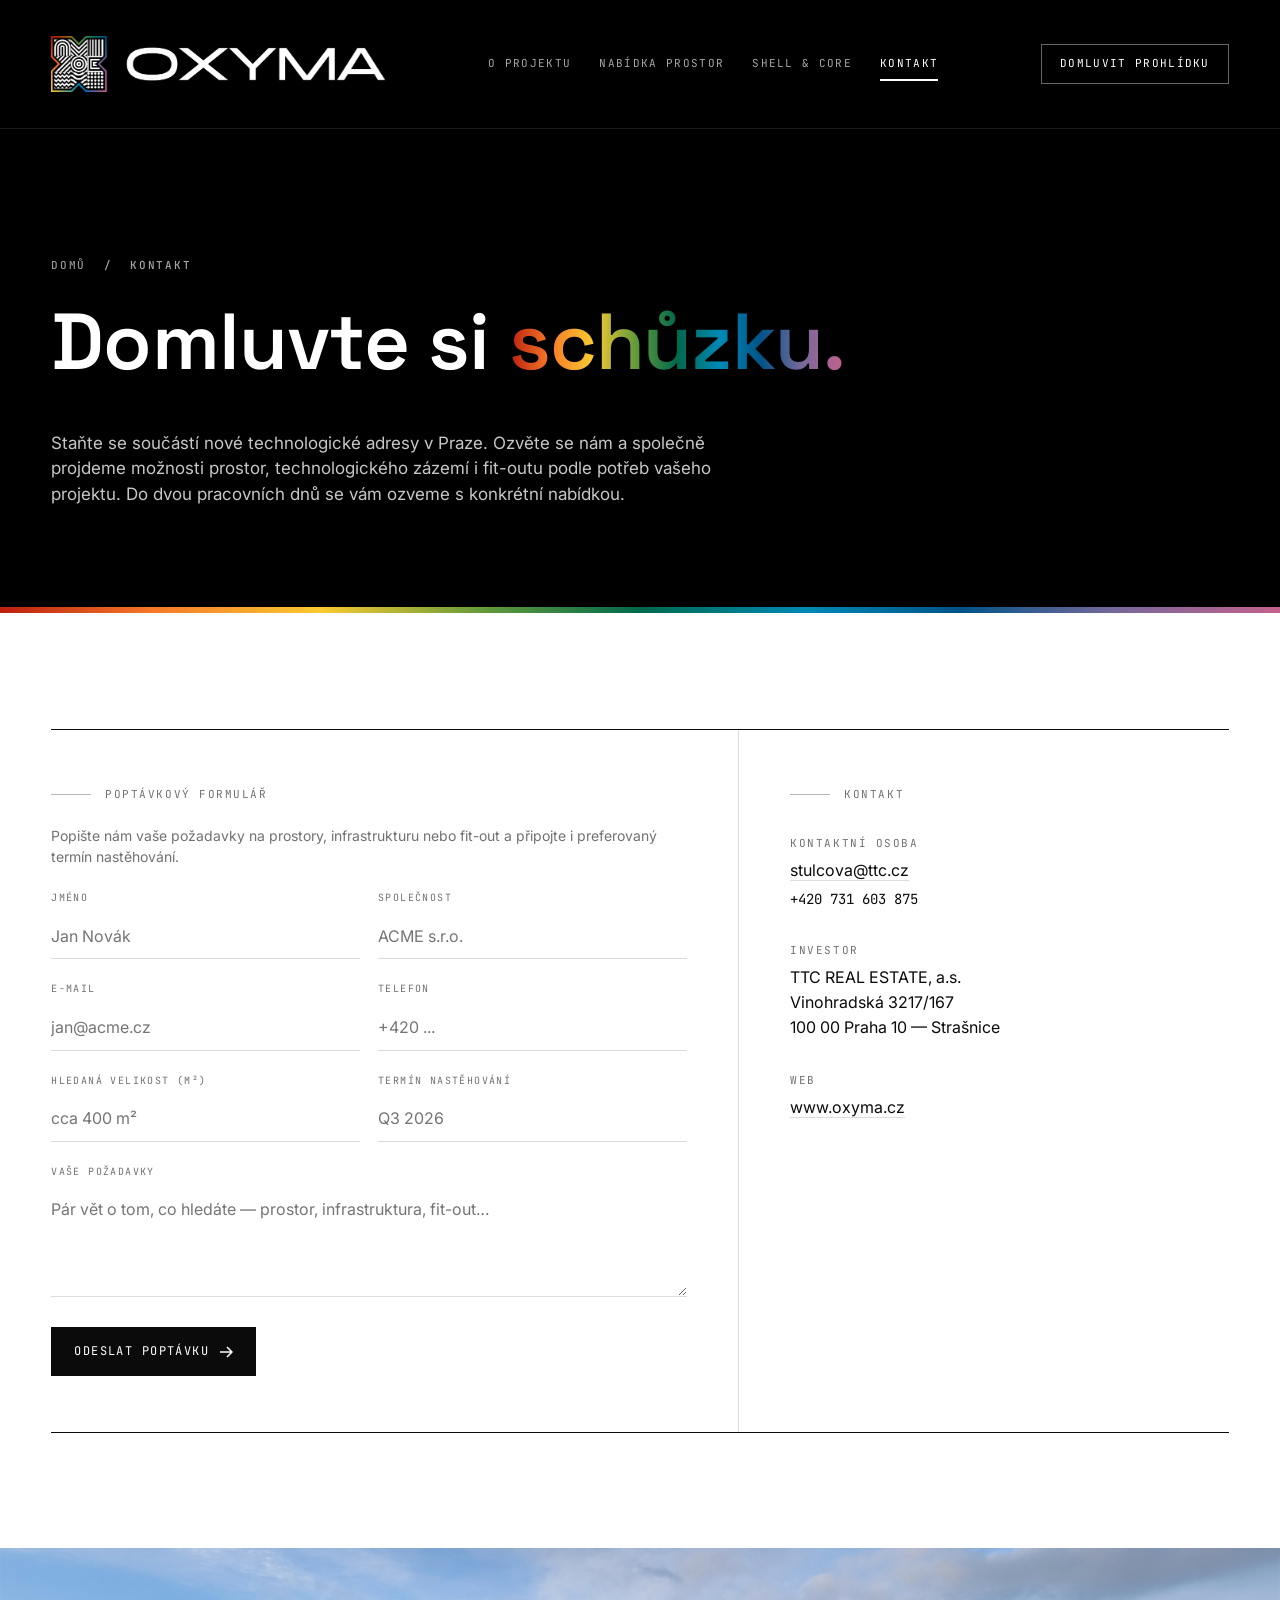
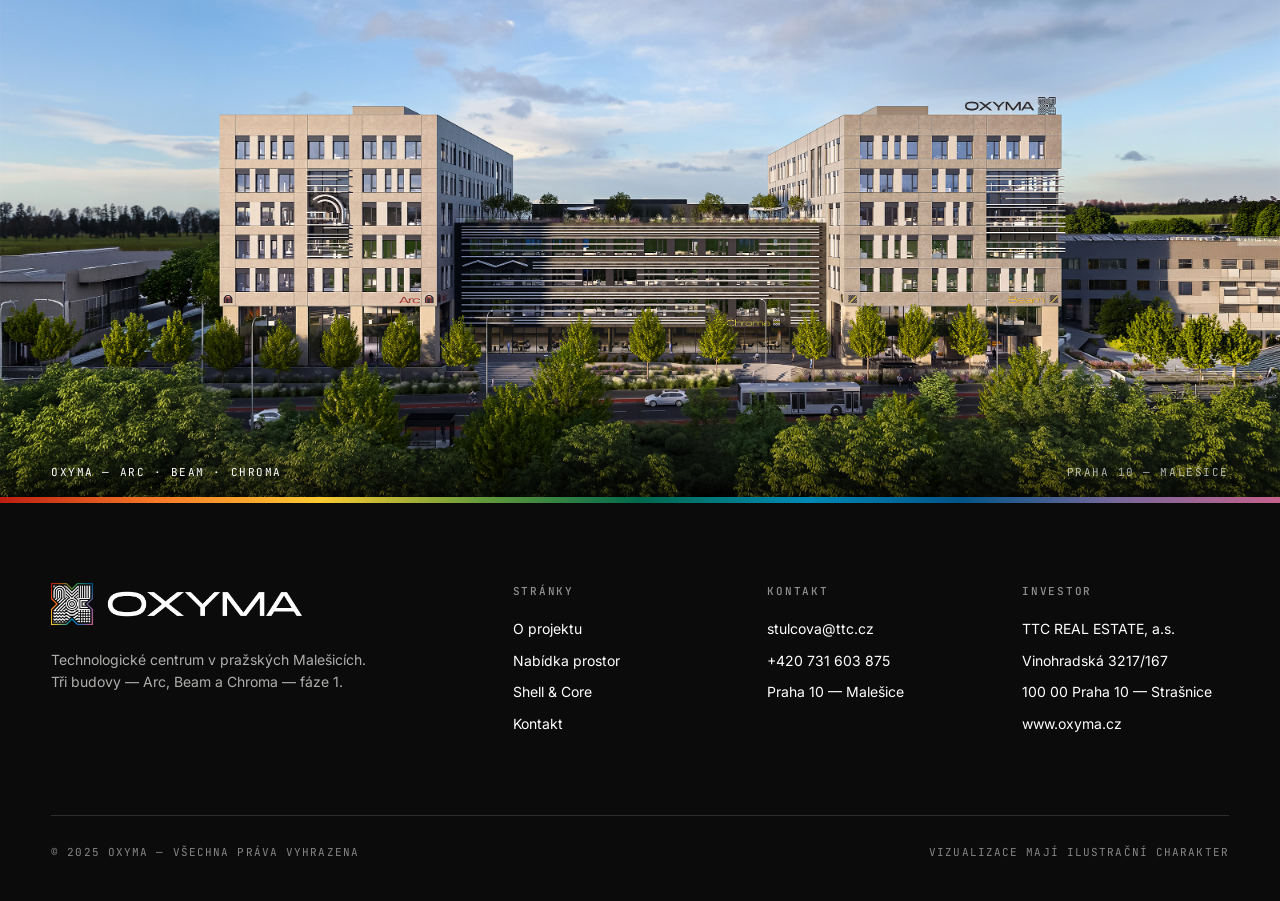
==== kontakt.html @ c32ec471 "Replace with new OXYMA design from Claude Design - New multi-page design exported from claude.ai/des" ====
<!DOCTYPE html>
<html lang="cs">
<head>
<meta charset="UTF-8" />
<meta name="viewport" content="width=device-width, initial-scale=1.0" />
<title>Kontakt — OXYMA</title>
<link rel="preconnect" href="https://fonts.googleapis.com" />
<link rel="preconnect" href="https://fonts.gstatic.com" crossorigin />
<link href="https://fonts.googleapis.com/css2?family=Saira+ExtraExpanded:wght@400;500;600;700&family=Space+Grotesk:wght@400;500;600;700&family=Inter:wght@400;500;600&family=JetBrains+Mono:wght@400;500&display=swap" rel="stylesheet" />
<link rel="stylesheet" href="css/styles.css" />
<style>
  .ct-grid { display: grid; gap: 0; grid-template-columns: 1fr; border-top: 1px solid var(--line); border-bottom: 1px solid var(--line); }
  @media (min-width: 900px) { .ct-grid { grid-template-columns: 1.4fr 1fr; } }
  .form { padding: clamp(32px, 5vw, 56px) clamp(24px, 4vw, 56px) clamp(32px, 5vw, 56px) 0; display: grid; gap: 22px; }
  @media (max-width: 899px) { .form { padding-right: 0; padding-bottom: 32px; border-bottom: 1px solid var(--line-soft); } }
  .form-row { display: grid; gap: 8px; }
  .form-row.two { grid-template-columns: 1fr 1fr; gap: 18px; }
  @media (max-width: 600px) { .form-row.two { grid-template-columns: 1fr; } }
  .form label { font-family: var(--font-mono); font-size: 10px; letter-spacing: 0.14em; text-transform: uppercase; color: var(--muted); }
  .form input, .form textarea { font: inherit; background: transparent; border: none; border-bottom: 1px solid var(--line-soft); padding: 10px 0; color: var(--ink); outline: none; font-size: 16px; font-family: var(--font-body); }
  .form input:focus, .form textarea:focus { border-bottom-color: var(--ink); }
  .form textarea { resize: vertical; min-height: 110px; }
  .info { padding: clamp(32px, 5vw, 56px) 0 clamp(32px, 5vw, 56px) clamp(24px, 4vw, 56px); display: grid; gap: 32px; align-content: start; border-left: 1px solid var(--line-soft); }
  @media (max-width: 899px) { .info { padding: 32px 0 0; border-left: none; } }
  .info .item { display: grid; gap: 6px; }
</style>
</head>
<body data-screen-label="Kontakt">
<script src="js/shared.js"></script>
<script>renderNav('contact');</script>

<header class="page-hero dark"><div class="shell" style="padding: clamp(80px, 10vw, 140px) var(--gutter) clamp(60px, 8vw, 100px);">
  <div class="eyebrow" style="margin-bottom: 28px;"><a href="index.html" style="opacity:.7;">Domů</a> &nbsp;/&nbsp; Kontakt</div>
  <h1 class="h-display">Domluvte si <em>schůzku.</em></h1>
  <p class="lead" style="margin-top: clamp(28px, 4vw, 48px); max-width: 64ch;">
    Staňte se součástí nové technologické adresy v Praze. Ozvěte se nám a společně projdeme možnosti prostor, technologického zázemí i fit-outu podle potřeb vašeho projektu. Do dvou pracovních dnů se vám ozveme s konkrétní nabídkou.
  </p>
</div></header>

<div class="spectrum-bar"></div>

<section>
  <div class="shell">
    <div class="ct-grid">
      <form class="form" onsubmit="event.preventDefault(); this.querySelector('.sent').style.display='inline-flex';">
        <div class="section-num" style="margin-bottom: 8px;">Poptávkový formulář</div>
        <p style="font-size: 14px; color: var(--muted); margin-top: -8px;">Popište nám vaše požadavky na prostory, infrastrukturu nebo fit-out a připojte i preferovaný termín nastěhování.</p>

        <div class="form-row two">
          <div class="form-row"><label for="ct-name">Jméno</label><input id="ct-name" type="text" required placeholder="Jan Novák" /></div>
          <div class="form-row"><label for="ct-co">Společnost</label><input id="ct-co" type="text" placeholder="ACME s.r.o." /></div>
        </div>
        <div class="form-row two">
          <div class="form-row"><label for="ct-email">E-mail</label><input id="ct-email" type="email" required placeholder="jan@acme.cz" /></div>
          <div class="form-row"><label for="ct-phone">Telefon</label><input id="ct-phone" type="tel" placeholder="+420 ..." /></div>
        </div>
        <div class="form-row two">
          <div class="form-row"><label for="ct-size">Hledaná velikost (m²)</label><input id="ct-size" type="text" placeholder="cca 400 m²" /></div>
          <div class="form-row"><label for="ct-when">Termín nastěhování</label><input id="ct-when" type="text" placeholder="Q3 2026" /></div>
        </div>
        <div class="form-row">
          <label for="ct-msg">Vaše požadavky</label>
          <textarea id="ct-msg" placeholder="Pár vět o tom, co hledáte — prostor, infrastruktura, fit-out…"></textarea>
        </div>

        <div style="display:flex; gap: 14px; flex-wrap: wrap; padding-top: 8px; align-items: center;">
          <button type="submit" class="btn">Odeslat poptávku<svg class="arrow" viewBox="0 0 14 14" fill="none" stroke="currentColor" stroke-width="1.5"><path d="M1 7h12M8 2l5 5-5 5"/></svg></button>
          <span class="sent" style="display:none; align-items:center; gap:10px; font-family: var(--font-mono); font-size: 11px; letter-spacing: .12em; text-transform: uppercase; color: var(--c4);">
            <svg width="14" height="14" viewBox="0 0 14 14" fill="none" stroke="currentColor" stroke-width="2"><path d="M2 7l3 3 7-7"/></svg>
            Odesláno — ozveme se do 2 dní
          </span>
        </div>
      </form>

      <aside class="info">
        <div class="section-num">Kontakt</div>

        <div class="item">
          <div class="label" style="color: var(--muted);">Kontaktní osoba</div>
          <p><a href="mailto:stulcova@ttc.cz" style="border-bottom: 1px solid var(--line-soft);">stulcova@ttc.cz</a></p>
          <p style="font-family: var(--font-mono); font-size: 14px;">+420 731 603 875</p>
        </div>

        <div class="item">
          <div class="label" style="color: var(--muted);">Investor</div>
          <p>TTC REAL ESTATE, a.s.<br/>Vinohradská 3217/167<br/>100 00 Praha 10 — Strašnice</p>
        </div>

        <div class="item">
          <div class="label" style="color: var(--muted);">Web</div>
          <p><a href="https://www.oxyma.cz" style="border-bottom: 1px solid var(--line-soft);">www.oxyma.cz</a></p>
        </div>
      </aside>
    </div>
  </div>
</section>

<section class="scene">
  <figure>
    <img src="assets/oxyma-abc.jpg" alt="OXYMA — Arc, Beam, Chroma" loading="lazy" style="aspect-ratio: 21/9; object-fit: cover;" />
    <figcaption><span>OXYMA — Arc · Beam · Chroma</span><span class="dim">Praha 10 — Malešice</span></figcaption>
  </figure>
</section>

<script>renderFooter(); initTweaks({ theme: 'light', accent: 'red' });</script>
</body>
</html>
---- css/styles.css ----
/* ============ OXYMA DESIGN SYSTEM ============ */
:root {
  --ink: #0B0B0C;
  --ink-2: #1A1A1C;
  --ink-3: #2A2A2E;
  --paper: #FFFFFF;
  --paper-2: #F4F4F5;
  --paper-3: #E8E8EA;
  --line: #0B0B0C;
  --line-soft: rgba(11, 11, 12, 0.14);
  --muted: rgba(11, 11, 12, 0.58);

  /* Spectrum accents from OXYMA brand manual (RAL palette) */
  --c1: #BB1E10;  /* RAL 3020 traffic red */
  --c2: #F67828;  /* RAL 2003 pastel orange */
  --c3: #FACA31;  /* RAL 1018 zinc yellow */
  --c4: #61993B;  /* RAL 6018 yellow green */
  --c5: #00694C;  /* RAL 6016 turquoise green */
  --c6: #0089B6;  /* RAL 5012 light blue */
  --c7: #005387;  /* RAL 5005 signal blue */
  --c8: #76689A;  /* RAL 4005 blue lilac */
  --c9: #C5618C;  /* RAL 4003 heather violet */

  --accent: var(--c1);

  --spectrum: linear-gradient(90deg,
    var(--c1) 0%, var(--c2) 12%, var(--c3) 25%,
    var(--c4) 38%, var(--c5) 50%, var(--c6) 63%,
    var(--c7) 75%, var(--c8) 87%, var(--c9) 100%);

  /* Headings: Saira ExtraExpanded (modern futuristic extended). Body: Inter. */
  --font-display: 'Saira ExtraExpanded', 'Space Grotesk', 'Helvetica Neue', Arial, sans-serif;
  --font-sub: 'Space Grotesk', 'Helvetica Neue', Arial, sans-serif;
  --font-body: 'Inter', 'Helvetica Neue', Arial, sans-serif;
  --font-mono: 'JetBrains Mono', ui-monospace, monospace;

  --maxw: 1440px;
  --gutter: clamp(20px, 4vw, 56px);
}

[data-theme="dark"] {
  --ink: #FFFFFF;
  --ink-2: #E4E2DB;
  --ink-3: #AAA9A3;
  --paper: #0B0B0C;
  --paper-2: #141416;
  --paper-3: #1D1D20;
  --line: #FFFFFF;
  --line-soft: rgba(255,255,255, 0.16);
  --muted: rgba(255,255,255, 0.62);
}

* { box-sizing: border-box; }
html, body { margin: 0; padding: 0; }
body {
  font-family: var(--font-body);
  background: var(--paper);
  color: var(--ink);
  font-size: 16px;
  line-height: 1.55;
  -webkit-font-smoothing: antialiased;
  text-rendering: optimizeLegibility;
}

a { color: inherit; text-decoration: none; }
img { max-width: 100%; display: block; }
button { font: inherit; cursor: pointer; }

/* Typography scale */
.eyebrow {
  font-family: var(--font-mono);
  font-size: 11px;
  letter-spacing: 0.16em;
  text-transform: uppercase;
  color: var(--muted);
  font-weight: 500;
}
.label {
  font-family: var(--font-mono);
  font-size: 11px;
  letter-spacing: 0.14em;
  text-transform: uppercase;
}
.h-display {
  font-family: var(--font-display);
  font-size: clamp(38px, 6.2vw, 100px);
  line-height: 1.02;
  letter-spacing: -0.01em;
  font-weight: 600;
  margin: 0;
  text-wrap: balance;
}
.h-display em, .h-1 em, .h-2 em {
  font-style: normal;
  font-weight: 600;
  background: var(--spectrum);
  -webkit-background-clip: text;
  background-clip: text;
  color: transparent;
}
.h-1 {
  font-family: var(--font-display);
  font-size: clamp(30px, 4.4vw, 64px);
  line-height: 1.04;
  letter-spacing: -0.008em;
  font-weight: 600;
  margin: 0;
  text-wrap: balance;
}
.h-2 {
  font-family: var(--font-sub);
  font-size: clamp(28px, 3.6vw, 52px);
  line-height: 1.06;
  letter-spacing: -0.022em;
  font-weight: 600;
  margin: 0;
  text-wrap: balance;
}
.h-3 {
  font-family: var(--font-sub);
  font-size: clamp(20px, 1.8vw, 26px);
  line-height: 1.18;
  letter-spacing: -0.012em;
  font-weight: 600;
  margin: 0;
}
p { margin: 0; text-wrap: pretty; }
.lead { font-size: clamp(17px, 1.3vw, 20px); line-height: 1.5; max-width: 62ch; }

/* ============ LAYOUT ============ */
.shell { max-width: var(--maxw); margin: 0 auto; padding: 0 var(--gutter); }
section { padding: clamp(72px, 9vw, 130px) 0; }
.section-head {
  display: grid;
  grid-template-columns: 1fr;
  gap: 16px;
  margin-bottom: clamp(40px, 6vw, 72px);
}
@media (min-width: 900px) {
  .section-head { grid-template-columns: 1fr 2fr; gap: 60px; align-items: end; }
}
.section-num {
  font-family: var(--font-mono);
  font-size: 11px;
  letter-spacing: 0.14em;
  text-transform: uppercase;
  color: var(--muted);
  display: flex;
  gap: 14px;
  align-items: center;
}
.section-num::before {
  content: ''; width: 40px; height: 1px; background: currentColor; opacity: .5;
}

/* Dark sections — paper inverts to ink */
.dark, section.dark, .invert {
  background: #000;
  color: #fff;
}
.dark a { color: inherit; }
.dark .section-num,
.invert .section-num { color: rgba(255,255,255,0.55); }
.dark .lead, .invert .lead { color: rgba(255,255,255,0.78); }
.dark em, .invert em {
  background: var(--spectrum);
  -webkit-background-clip: text; background-clip: text;
  color: transparent;
}

/* Page hero (subpages): full-bleed black with comfy padding */
.page-hero {
  background: #000;
  color: #fff;
}
.page-hero .eyebrow { color: rgba(255,255,255,0.65); }
.page-hero .eyebrow a { color: rgba(255,255,255,0.85); }

/* hero-airy on dark — adjust inverted accents */
.hero-airy.dark .eyebrow { color: rgba(255,255,255,0.7); }
.hero-airy.dark .hero-meta-tags { color: rgba(255,255,255,0.7); }
.hero-airy.dark .hero-meta-tags span::before { background: #fff; opacity: .5; }
.hero-airy.dark .hero-stats-col { border-color: rgba(255,255,255,0.16); }
.hero-airy.dark .stat-row { border-color: rgba(255,255,255,0.12); }
.hero-airy.dark .stat-row .stat-k { color: rgba(255,255,255,0.6); }
.hero-airy.dark .tech-ticker { border-color: rgba(255,255,255,0.16); color: rgba(255,255,255,0.7); }
.hero-airy.dark .tech-ticker-track > span::after { background: #fff; opacity: .4; }
.hero-airy.dark .btn { background: #fff; color: #000; border-color: #fff; }
.hero-airy.dark .btn:hover { box-shadow: 4px 4px 0 #fff; }
.hero-airy.dark .btn.ghost { background: transparent; color: #fff; border-color: #fff; }
.hero-airy.dark .btn.ghost:hover { background: #fff; color: #000; }
.hero-airy.dark .hero-lead { color: rgba(255,255,255,0.85); }
.hero-airy.dark .hero-lead strong { color: #fff; }
.hero-airy.dark .photo-bracket { border-color: rgba(255,255,255,0.7) !important; }

/* ============ HERO (airy / typographic / cinematic photo) ============ */
.hero-airy { padding-top: clamp(40px, 6vw, 88px); padding-bottom: 0; }
.hero-meta-row {
  display: flex; justify-content: space-between; align-items: center;
  flex-wrap: wrap; gap: 16px;
  padding-bottom: clamp(56px, 9vw, 120px);
}
.hero-meta-row .eyebrow { display: flex; align-items: center; gap: 12px; }
.hero-meta-tags {
  display: flex; gap: clamp(18px, 2.6vw, 36px);
  font-family: var(--font-mono);
  font-size: 11px; letter-spacing: 0.16em; text-transform: uppercase;
  color: var(--muted);
}
.hero-meta-tags span { display: inline-flex; align-items: center; gap: 8px; }
.hero-meta-tags span::before {
  content: ''; width: 4px; height: 4px; background: var(--ink); opacity: .5;
}
.hero-title {
  font-family: var(--font-display);
  font-size: clamp(37px, 7.65vw, 129px);
  font-weight: 600;
  line-height: 0.98;
  letter-spacing: -0.035em;
  max-width: 18ch;
  margin: 0 0 clamp(48px, 7vw, 96px);
  padding-bottom: clamp(56px, 8vw, 112px);
}
.hero-title em {
  font-style: normal; font-weight: 600;
  background: var(--spectrum);
  -webkit-background-clip: text; background-clip: text;
  color: transparent;
}
  line-height: 0.94;
  letter-spacing: -0.025em;
  font-weight: 600;
  margin: 0;
  text-wrap: balance;
  padding-bottom: clamp(56px, 8vw, 112px);
}
.hero-title em {
  font-style: italic; font-weight: 400;
  background: var(--spectrum);
  -webkit-background-clip: text; background-clip: text;
  color: transparent;
}

.hero-photo { position: relative; margin: 0; width: 100%; overflow: hidden; }
.hero-photo img { width: 100%; height: auto; display: block; }
/* scenic full-bleed strip (section divider) — cinematic crop */
.hero-photo.scenic-strip { height: clamp(280px, 46vw, 560px); }
.hero-photo.scenic-strip img { width: 100%; height: 100%; object-fit: cover; }
.hero-photo .photo-caption {
  position: absolute; left: clamp(20px, 4vw, 56px); bottom: clamp(20px, 3vw, 36px);
  font-family: var(--font-mono); font-size: 10px;
  letter-spacing: 0.2em; text-transform: uppercase;
  color: rgba(255,255,255,0.92);
  display: flex; gap: 14px; align-items: center;
}
.hero-photo .photo-caption::before {
  content: ''; width: 28px; height: 1px; background: rgba(255,255,255,0.7);
}
.hero-photo .photo-coords {
  position: absolute; right: clamp(20px, 4vw, 56px); top: clamp(20px, 3vw, 36px);
  font-family: var(--font-mono); font-size: 10px;
  letter-spacing: 0.2em; text-transform: uppercase;
  color: rgba(255,255,255,0.92);
  text-align: right; line-height: 1.5;
}
.photo-bracket { position: absolute; width: 22px; height: 22px; pointer-events: none; }
.photo-bracket.tl { top: 14px; left: 14px; border-top: 1px solid rgba(255,255,255,.7); border-left: 1px solid rgba(255,255,255,.7); }
.photo-bracket.tr { top: 14px; right: 14px; border-top: 1px solid rgba(255,255,255,.7); border-right: 1px solid rgba(255,255,255,.7); }
.photo-bracket.bl { bottom: 14px; left: 14px; border-bottom: 1px solid rgba(255,255,255,.7); border-left: 1px solid rgba(255,255,255,.7); }
.photo-bracket.br { bottom: 14px; right: 14px; border-bottom: 1px solid rgba(255,255,255,.7); border-right: 1px solid rgba(255,255,255,.7); }

.hero-foot {
  display: grid; grid-template-columns: 1fr;
  gap: clamp(40px, 6vw, 80px);
  padding-top: clamp(56px, 8vw, 112px);
  padding-bottom: clamp(72px, 9vw, 130px);
}
@media (min-width: 900px) {
  .hero-foot { grid-template-columns: 1.3fr 1fr; align-items: start; gap: clamp(48px, 7vw, 120px); }
}
.hero-lead { font-size: clamp(20px, 1.7vw, 28px); line-height: 1.4; max-width: 30ch; margin-bottom: clamp(32px, 4vw, 48px); font-weight: 400; }
.hero-lead strong { font-weight: 600; }
.cta-row { display: flex; flex-wrap: wrap; gap: 14px; }

.hero-stats-col { display: flex; flex-direction: column; border-top: 1px solid var(--line-soft); }
.stat-row {
  display: flex; justify-content: space-between; align-items: baseline;
  padding: clamp(16px, 2vw, 22px) 0;
  border-bottom: 1px solid var(--line-soft);
  gap: 24px;
}
.stat-row .stat-k {
  font-family: var(--font-mono); font-size: 11px;
  letter-spacing: 0.16em; text-transform: uppercase; color: var(--muted);
}
.stat-row .stat-v {
  font-family: var(--font-display);
  font-size: clamp(22px, 2.4vw, 34px);
  font-weight: 600; letter-spacing: -0.012em;
}

/* thin tech ticker (replaces marquee under hero) */
.tech-ticker {
  border-top: 1px solid var(--line-soft);
  border-bottom: 1px solid var(--line-soft);
  font-family: var(--font-mono);
  font-size: 11px; letter-spacing: 0.18em; text-transform: uppercase;
  padding: 14px 0;
  color: var(--muted);
  overflow: hidden;
}
.tech-ticker-track {
  display: flex; gap: 48px; white-space: nowrap;
  animation: tickerScroll 60s linear infinite;
}
.tech-ticker-track > span { display: inline-flex; align-items: center; gap: 14px; }
.tech-ticker-track > span::after { content: ''; width: 5px; height: 5px; background: var(--ink); opacity: .4; border-radius: 50%; }
@keyframes tickerScroll { from { transform: translateX(0); } to { transform: translateX(-50%); } }

.dark .section-num,
.invert .section-num { color: rgba(255,255,255,0.6); }
.dark .lead, .invert .lead { color: rgba(255,255,255,0.78); }

/* ============ NAV ============ */
.nav {
  position: sticky; top: 0; z-index: 50;
  background: #000;
  color: #fff;
  border-bottom: 1px solid rgba(255,255,255,0.10);
}
.nav .brand { color: #fff; }
.nav .brand-logo-light { display: none !important; }
.nav .brand-logo-dark { display: block !important; }
.nav .nav-links a { color: #fff; }
.nav .nav-links a[aria-current="page"]::after { background: #fff; }
.nav .nav-cta {
  border: 1px solid rgba(255,255,255,0.4);
  background: transparent;
  color: #fff;
}
.nav .nav-cta:hover { background: #fff; color: #000; border-color: #fff; }
.nav-inner {
  max-width: var(--maxw);
  margin: 0 auto;
  padding: 36px var(--gutter);
  transition: padding 220ms ease;
  display: flex;
  align-items: center;
  justify-content: space-between;
  gap: 24px;
}
.brand {
  display: flex; align-items: center; gap: 12px;
  color: var(--ink);
  text-decoration: none;
}
.brand-logo {
  height: 56px; width: auto; display: block;
  transition: height 220ms ease;
}
.nav--scrolled .brand-logo { height: 32px; }
.nav--scrolled .nav-inner { padding-top: 16px; padding-bottom: 16px; }
[data-theme="dark"] .brand-logo-light { display: none; }
:root:not([data-theme="dark"]) .brand-logo-dark,
.brand-logo-dark { display: none; }
[data-theme="dark"] .brand-logo-dark { display: block; }
.brand-mark { width: 38px; height: 38px; flex: none; display: grid; place-items: center; }
.brand-mark svg { width: 100%; height: 100%; display: block; }
.nav-links {
  display: none;
  gap: 28px;
  font-family: var(--font-mono);
  font-size: 11px;
  letter-spacing: 0.12em;
  text-transform: uppercase;
}
@media (min-width: 900px) { .nav-links { display: flex; } }
.nav-links a {
  position: relative; padding: 6px 0;
  color: var(--ink);
  opacity: 0.65;
  transition: opacity .2s;
}
.nav-links a:hover, .nav-links a[aria-current="page"] { opacity: 1; }
.nav-links a[aria-current="page"]::after {
  content: ''; position: absolute; left: 0; right: 0; bottom: -2px; height: 2px;
  background: var(--ink);
}
.nav-cta {
  font-family: var(--font-mono);
  font-size: 11px;
  letter-spacing: 0.12em;
  text-transform: uppercase;
  padding: 10px 18px;
  border: 1px solid var(--line);
  background: transparent;
  color: var(--ink);
  transition: all .2s;
}
.nav-cta:hover { background: var(--ink); color: var(--paper); }

/* ============ BUTTONS ============ */
.btn {
  display: inline-flex; align-items: center; gap: 10px;
  padding: 14px 22px;
  font-family: var(--font-mono);
  font-size: 12px;
  letter-spacing: 0.12em;
  text-transform: uppercase;
  border: 1px solid var(--line);
  background: var(--ink);
  color: var(--paper);
  transition: all .2s ease;
  cursor: pointer;
}
.btn:hover { transform: translate(-2px, -2px); box-shadow: 4px 4px 0 var(--ink); }
.btn.ghost { background: transparent; color: var(--ink); }
.btn.ghost:hover { background: var(--ink); color: var(--paper); box-shadow: none; transform: none; }
.dark .btn, .invert .btn { background: var(--paper); color: var(--ink); border-color: var(--paper); }
.dark .btn:hover, .invert .btn:hover { box-shadow: 4px 4px 0 var(--paper); }
.dark .btn.ghost, .invert .btn.ghost { background: transparent; color: var(--paper); border-color: var(--paper); }
.dark .btn.ghost:hover, .invert .btn.ghost:hover { background: var(--paper); color: var(--ink); }
.btn .arrow { width: 14px; height: 14px; transition: transform .2s; }
.btn:hover .arrow { transform: translateX(3px); }

/* ============ PATTERNS ============ */
.pattern-strip {
  height: var(--pattern-h, 56px);
  background-repeat: repeat-x;
  background-size: auto 100%;
  opacity: var(--pattern-intensity, 0.85);
}
.pattern-img {
  width: 100%;
  display: block;
  background: var(--ink);
}

/* ============ FULL-BLEED SCENE ============ */
.scene { padding: 0; }
.scene figure {
  margin: 0; position: relative; width: 100%;
  overflow: hidden; background: var(--paper-2);
}
.scene figure img {
  width: 100%; height: 100%; object-fit: cover; display: block;
  filter: contrast(1.02);
}
.scene figcaption {
  position: absolute; left: 0; right: 0; bottom: 0;
  padding: 16px max(24px, 4vw);
  display: flex; justify-content: space-between; gap: 16px;
  color: #fff;
  background: linear-gradient(180deg, rgba(0,0,0,0) 0%, rgba(0,0,0,0.55) 100%);
  font-family: var(--font-mono); font-size: 11px;
  letter-spacing: 0.14em; text-transform: uppercase;
}
.scene figcaption .dim { opacity: 0.65; }

/* ============ TABLE ============ */
.spec-row {
  display: grid;
  grid-template-columns: 1fr;
  gap: 8px;
  padding: 18px 0;
  border-top: 1px solid var(--line-soft);
}
@media (min-width: 700px) {
  .spec-row { grid-template-columns: 180px 1fr auto; gap: 32px; align-items: baseline; }
}
.spec-row:last-child { border-bottom: 1px solid var(--line-soft); }
.spec-k {
  font-family: var(--font-mono);
  font-size: 11px;
  letter-spacing: 0.12em;
  text-transform: uppercase;
  color: var(--muted);
}
.spec-v { font-size: 16px; }

/* ============ CARDS ============ */
.card {
  border: 1px solid var(--line-soft);
  padding: 28px;
  background: var(--paper);
  transition: border-color .2s;
}
.card:hover { border-color: var(--line); }

/* ============ FOOTER ============ */
.footer {
  background: var(--ink);
  color: var(--paper);
  padding: 80px 0 40px;
  margin-top: 0;
}
.footer-grid {
  display: grid;
  gap: 48px;
  grid-template-columns: 1fr;
}
@media (min-width: 900px) {
  .footer-grid { grid-template-columns: 2fr 1fr 1fr 1fr; }
}
.footer h4 {
  font-family: var(--font-mono);
  font-size: 11px;
  letter-spacing: 0.16em;
  text-transform: uppercase;
  color: rgba(255,255,255,0.55);
  margin: 0 0 18px;
  font-weight: 500;
}
.footer ul { list-style: none; padding: 0; margin: 0; display: grid; gap: 10px; font-size: 14px; }
.footer a:hover { opacity: 0.7; }
.footer-bottom {
  margin-top: 80px;
  padding-top: 28px;
  border-top: 1px solid rgba(255,255,255,0.14);
  display: flex; justify-content: space-between; gap: 20px; flex-wrap: wrap;
  font-family: var(--font-mono); font-size: 11px;
  letter-spacing: 0.1em; text-transform: uppercase;
  color: rgba(255,255,255,0.5);
}
.footer .brand { color: var(--paper); }

/* ============ TWEAKS PANEL ============ */
.tweaks-panel {
  position: fixed;
  right: 20px;
  bottom: 20px;
  width: 280px;
  background: var(--paper);
  color: var(--ink);
  border: 1px solid var(--line);
  padding: 20px;
  z-index: 100;
  box-shadow: 6px 6px 0 var(--ink);
  display: none;
  font-family: var(--font-mono);
  font-size: 11px;
}
.tweaks-panel.open { display: block; }
.tweaks-panel h5 {
  margin: 0 0 16px;
  font-size: 11px;
  letter-spacing: 0.14em;
  text-transform: uppercase;
}
.tweak-row { display: flex; flex-direction: column; gap: 8px; margin-bottom: 16px; }
.tweak-row label { opacity: 0.65; font-size: 10px; letter-spacing: 0.1em; text-transform: uppercase; }
.tweak-row .seg { display: flex; border: 1px solid var(--line); }
.tweak-row .seg button {
  flex: 1; padding: 8px; background: transparent; color: var(--ink); border: none;
  font: inherit; text-transform: uppercase; letter-spacing: 0.08em; font-size: 10px;
}
.tweak-row .seg button[aria-pressed="true"] { background: var(--ink); color: var(--paper); }

::selection { background: var(--ink); color: var(--paper); }

/* Spectrum bar (decorative) */
.spectrum-bar {
  height: 6px; width: 100%; background: var(--spectrum);
}
.spectrum-bar.thin { height: 3px; }

/* ============ HOMEPAGE HUB ============ */
.hero-stats {
  display: grid;
  grid-template-columns: repeat(2, 1fr);
  gap: 0;
  margin-top: clamp(40px, 6vw, 72px);
  border-top: 1px solid var(--line);
}
@media (min-width: 800px) { .hero-stats { grid-template-columns: repeat(4, 1fr); } }
.stat {
  display: grid; gap: 8px;
  padding: 28px 24px 28px 0;
  border-right: 1px solid var(--line-soft);
}
.stat:last-child { border-right: none; }
.stat-k {
  font-family: var(--font-mono);
  font-size: 10px;
  letter-spacing: 0.16em;
  text-transform: uppercase;
  color: var(--muted);
}
.stat-v {
  font-family: var(--font-display);
  font-size: clamp(20px, 2.2vw, 30px);
  letter-spacing: -0.01em;
  font-weight: 600;
  line-height: 1.05;
}

.marquee {
  border-top: 1px solid var(--line-soft);
  border-bottom: 1px solid var(--line-soft);
  overflow: hidden;
  background: var(--paper-2);
}
.marquee-track {
  display: flex; gap: 48px;
  white-space: nowrap;
  font-family: var(--font-mono);
  font-size: 12px; letter-spacing: 0.18em; text-transform: uppercase;
  padding: 18px 0;
  animation: marq 36s linear infinite;
}
.marquee-track > span { display: inline-flex; align-items: center; gap: 28px; padding-right: 48px; }
.marquee .dot {
  width: 8px; height: 8px; border-radius: 50%;
  background: var(--accent); display: inline-block;
}
@keyframes marq { from { transform: translateX(0); } to { transform: translateX(-50%); } }

.intro {
  display: grid;
  grid-template-columns: 1fr;
  gap: 40px;
}
@media (min-width: 900px) {
  .intro { grid-template-columns: 1fr 2fr; gap: 80px; align-items: start; }
}
.intro-sticky { position: sticky; top: 100px; }
.intro-body { display: grid; gap: 22px; font-size: clamp(18px, 1.4vw, 22px); line-height: 1.5; max-width: 60ch; }

/* TEASER CARDS */
.teaser-section { padding: clamp(80px, 11vw, 160px) 0; }
.teaser-section + .teaser-section { padding-top: 0; }

/* "Pro koho je OXYMA" rows inside section 03 teaser-copy */
.audience-list { display: grid; gap: 0; margin: 12px 0 8px; }
.audience-row {
  display: grid; grid-template-columns: 56px 1fr;
  gap: 22px; align-items: start;
  padding: 22px 0;
  border-top: 1px solid var(--line-soft);
}
.audience-row:last-child { border-bottom: 1px solid var(--line-soft); }
.audience-tag {
  font-family: var(--font-mono);
  font-size: 11px; letter-spacing: 0.16em;
  text-transform: uppercase;
  color: var(--ink); font-weight: 500;
  display: inline-flex; align-items: center; justify-content: center;
  width: 44px; height: 44px;
  border: 1px solid var(--line-soft);
}
.audience-name {
  font-family: var(--font-display);
  font-size: clamp(18px, 1.5vw, 22px);
  font-weight: 600; letter-spacing: -0.005em;
  line-height: 1.15;
  margin-bottom: 6px;
}
.audience-row p { font-size: 14px; line-height: 1.55; color: var(--muted); }

.teaser {
  display: grid;
  grid-template-columns: 1fr;
  gap: clamp(24px, 4vw, 56px);
  border-top: 1px solid var(--line);
  border-bottom: 1px solid var(--line);
  min-height: 540px;
}
@media (min-width: 900px) {
  .teaser { grid-template-columns: 1fr 1fr; }
  .teaser.alt { grid-template-columns: 1fr 1fr; }
  .teaser.alt .teaser-media { order: -1; }
}
.teaser-copy {
  padding: clamp(48px, 6vw, 96px) clamp(8px, 2vw, 32px);
  display: grid;
  align-content: center;
  gap: 18px;
  position: relative;
}
.teaser-copy h2 {
  font-family: var(--font-display);
  font-size: clamp(30px, 3.8vw, 56px);
  line-height: 1.04;
  letter-spacing: -0.01em;
  font-weight: 600;
  margin: 0;
}
.teaser-copy h2 em {
  font-style: normal;
  font-weight: 600;
  background: var(--spectrum);
  -webkit-background-clip: text;
  background-clip: text;
  color: transparent;
}
.teaser-num-large {
  position: absolute;
  top: 24px; right: 28px;
  font-family: var(--font-mono);
  font-size: clamp(80px, 12vw, 180px);
  line-height: 1;
  font-weight: 400;
  color: transparent;
  -webkit-text-stroke: 1px var(--line-soft);
  pointer-events: none;
  user-select: none;
}
.teaser-list {
  list-style: none; padding: 0; margin: 16px 0 0;
  display: grid; gap: 16px;
}
.teaser-list li {
  font-size: 15px;
  padding-left: 44px;
  padding-top: 4px; padding-bottom: 4px;
  position: relative;
  color: var(--muted);
}
.teaser-list li::before {
  content: attr(data-n);
  position: absolute; left: 0; top: 1px;
  font-family: var(--font-mono);
  font-size: 10px;
  letter-spacing: 0.14em;
  color: var(--accent);
  width: 26px;
}
.teaser-list-rich {
  gap: 0;
  margin-top: 20px;
}
.teaser-list-rich li {
  font-size: 13.5px;
  padding: 10px 0 10px 44px;
  border-top: 1px solid var(--line-soft);
  display: grid;
  gap: 2px;
  color: var(--muted);
}
.teaser-list-rich li:last-child { border-bottom: 1px solid var(--line-soft); }
.teaser-list-rich li::before {
  font-family: var(--font-mono);
  font-size: 10px;
  letter-spacing: 0.14em;
  color: var(--accent);
  width: 26px;
  top: 13px;
  background: none;
  -webkit-background-clip: initial;
  background-clip: initial;
}
.teaser-list-rich li strong {
  font-weight: 600;
  font-size: 13.5px;
  color: var(--ink);
  display: block;
}
.teaser-list-rich li span {
  color: var(--muted);
  font-size: 13.5px;
  line-height: 1.5;
  max-width: 62ch;
}

/* ============ INTERACTIVE PLANNER ============ */
.planner {
  display: grid;
  grid-template-columns: 1fr;
  gap: 28px;
  margin-top: clamp(32px, 4vw, 56px);
  border: 1px solid var(--line);
  background: var(--paper);
}
.planner-panel { border-top: 1px solid var(--line-soft); }
.planner-stage {
  position: relative;
  background: var(--paper-2);
  padding: clamp(20px, 3vw, 48px);
  display: flex; flex-direction: column; gap: 20px;
}
.planner-svg { max-height: 70vh; }
.planner-svg {
  width: 100%; height: auto;
  color: var(--ink);
  user-select: none;
}
.planner-svg .bldg-outline {
  fill: var(--paper);
  stroke: var(--ink);
  stroke-width: 2.4;
  stroke-linejoin: miter;
}
.planner-svg .bldg-columns {
  fill: url(#columns);
  stroke: none;
  pointer-events: none;
}
.planner-svg .planner-grid {
  stroke: rgba(0, 0, 0, 0.08);
  stroke-width: 0.8;
  pointer-events: none;
}
.planner-svg .planner-cores {
  fill: rgba(0, 0, 0, 0.05);
  stroke: var(--ink);
  stroke-width: 1.2;
  pointer-events: none;
}
.planner-svg .planner-cores line {
  stroke: var(--ink);
  stroke-width: 0.7;
}
.planner-svg .planner-bldg-labels text {
  font-family: var(--font-display);
  font-stretch: 125%;
  font-weight: 600;
  font-size: 18px;
  letter-spacing: 0.14em;
  fill: var(--muted);
}
.planner-svg .unit {
  cursor: pointer;
}
.planner-svg .unit-back {
  fill-opacity: 0;
  transition: fill-opacity .15s ease;
}
.planner-svg .unit-fitout {
  opacity: 0;
  transition: opacity .15s ease;
}
.planner-svg .fo-desk {
  fill: none;
  stroke: rgba(255, 255, 255, 0.95);
  stroke-width: 1;
  vector-effect: non-scaling-stroke;
}
.planner-svg .fo-chair {
  fill: rgba(255, 255, 255, 0.18);
  stroke: rgba(255, 255, 255, 0.95);
  stroke-width: 1;
  vector-effect: non-scaling-stroke;
}
.planner-svg .fo-spine {
  stroke: rgba(255, 255, 255, 0.6);
  stroke-width: 0.6;
  stroke-dasharray: 2 2;
}
.planner-svg .fo-room {
  fill: rgba(0, 0, 0, 0.12);
  stroke: rgba(255, 255, 255, 0.95);
  stroke-width: 1;
  stroke-dasharray: 4 3;
  vector-effect: non-scaling-stroke;
}
.planner-svg .fo-table {
  fill: rgba(255, 255, 255, 0.22);
  stroke: rgba(255, 255, 255, 0.95);
  stroke-width: 1;
  vector-effect: non-scaling-stroke;
}
.planner-svg .unit-hit {
  fill: transparent;
  stroke: rgba(0, 0, 0, 0.18);
  stroke-width: 0.8;
  stroke-dasharray: 3 4;
  transition: stroke .15s ease, stroke-width .15s ease;
}
.planner-svg .unit.hovered .unit-hit {
  stroke: var(--ink);
  stroke-width: 1.4;
  stroke-dasharray: none;
}
.planner-svg .unit.hovered .unit-back {
  fill-opacity: 0.12;
}
.planner-svg .unit.selected .unit-back {
  fill-opacity: 0.9;
}
.planner-svg .unit.selected .unit-fitout {
  opacity: 1;
}
.planner-svg .unit.selected .unit-hit {
  stroke: var(--ink);
  stroke-width: 1.6;
  stroke-dasharray: none;
}
.planner-svg .unit-code {
  font-family: var(--font-display);
  font-stretch: 125%;
  font-weight: 600;
  font-size: 17px;
  letter-spacing: 0.04em;
  fill: var(--ink);
  text-transform: uppercase;
}
.planner-svg .unit-area {
  font-family: var(--font-mono);
  font-size: 12px;
  letter-spacing: 0.1em;
  fill: var(--muted);
}
.planner-svg .unit.selected .unit-code,
.planner-svg .unit.selected .unit-area {
  fill: #fff;
}
.planner-legend {
  display: flex;
  flex-wrap: wrap;
  gap: 22px;
  font-family: var(--font-mono);
  font-size: 11px;
  letter-spacing: 0.1em;
  text-transform: uppercase;
  color: var(--muted);
  padding-top: 12px;
  border-top: 1px solid var(--line-soft);
}
.planner-legend-item { display: inline-flex; align-items: center; gap: 8px; color: var(--ink); }
.planner-legend .dot { width: 10px; height: 10px; border-radius: 50%; display: inline-block; }
.dot-arc { background: #C8102E; }
.dot-beam { background: #E37222; }
.dot-chroma { background: #F2A900; }
.planner-legend-hint { flex-basis: 100%; opacity: 0.65; text-transform: none; letter-spacing: 0.04em; font-size: 11px; }

.planner-panel {
  display: grid;
  grid-template-columns: 1fr;
  padding: clamp(20px, 2.4vw, 32px);
  gap: 28px;
}
@media (min-width: 880px) {
  .planner-panel { grid-template-columns: 280px 280px 1fr auto; align-items: start; }
  .planner-panel-head { grid-column: 1; }
  .planner-hover { grid-column: 2; border-top: none; padding-top: 0; }
  .planner-selection { grid-column: 3; border-top: none; padding-top: 0; }
  .planner-actions { grid-column: 4; align-self: end; }
}
.planner-panel-head .h-2 { font-size: clamp(40px, 4vw, 56px); line-height: 1; }
.planner-actions { display: flex; flex-direction: column; gap: 10px; }
.planner-actions .btn { width: 100%; }
.planner-panel-sub {
  font-family: var(--font-mono);
  font-size: 11px;
  letter-spacing: 0.14em;
  text-transform: uppercase;
  color: var(--muted);
  margin-top: 10px;
}
.planner-hover {
  border-top: 1px solid var(--line-soft);
  padding-top: 18px;
  display: grid; gap: 6px;
}
.planner-hover .hover-dot {
  width: 9px; height: 9px; border-radius: 50%; display: inline-block; margin-right: 8px;
  vertical-align: 1px;
}
.planner-selection {
  border-top: 1px solid var(--line-soft);
  padding-top: 18px;
  flex: 1;
}
.planner-selection ul {
  list-style: none; margin: 12px 0 0; padding: 0;
  display: grid; gap: 0;
}
.planner-table {
  width: 100%;
  margin-top: 12px;
  border-collapse: collapse;
  font-size: 13px;
}
.planner-table thead th {
  font-family: var(--font-mono);
  font-size: 10px;
  letter-spacing: 0.14em;
  text-transform: uppercase;
  color: var(--muted);
  font-weight: 500;
  text-align: left;
  padding: 0 0 10px;
  border-bottom: 1px solid var(--line-soft);
}
.planner-table thead th.num,
.planner-table tbody td.num {
  text-align: right;
  font-variant-numeric: tabular-nums;
}
.planner-table tbody td {
  padding: 11px 0;
  border-bottom: 1px solid var(--line-soft);
  vertical-align: middle;
}
.planner-table tbody td:first-child {
  font-weight: 500;
  display: flex; align-items: center; gap: 10px;
}
.planner-table tbody td.num {
  font-family: var(--font-display);
  font-stretch: 125%;
  font-weight: 600;
  font-size: 14px;
}
.planner-table .sel-dot {
  width: 10px; height: 10px; border-radius: 2px; display: inline-block;
  flex-shrink: 0;
}
.planner-table tbody tr.empty td {
  color: var(--muted);
  text-align: center;
  padding: 18px 0;
  font-style: italic;
}
.planner-selection li {
  display: grid;
  grid-template-columns: 14px 1fr auto auto;
  align-items: center;
  gap: 12px;
  padding: 10px 0;
  border-top: 1px solid var(--line-soft);
  font-size: 13px;
}
.planner-selection li:first-child { border-top: none; }
.planner-selection .sel-dot { width: 10px; height: 10px; border-radius: 50%; }
.planner-selection .sel-name { font-weight: 500; }
.planner-selection .sel-units {
  font-family: var(--font-mono); font-size: 10px;
  letter-spacing: 0.12em; text-transform: uppercase;
  color: var(--muted);
}
.planner-selection .sel-area {
  font-family: var(--font-display); font-stretch: 125%; font-weight: 600;
  font-size: 15px;
}
.planner-selection .planner-empty {
  display: block; grid-template-columns: none;
  border-top: none; color: var(--muted); padding: 0;
}
.planner-actions {
  display: flex; gap: 10px; flex-wrap: wrap;
  border-top: 1px solid var(--line-soft);
  padding-top: 18px;
}
.planner-actions .btn { font-size: 11px; padding: 10px 16px; }
.planner-clear { font-size: 11px; }

.planner-foot {
  display: grid;
  grid-template-columns: 1fr;
  gap: 24px;
  margin-top: clamp(32px, 4vw, 56px);
  padding-top: clamp(24px, 3vw, 36px);
  border-top: 1px solid var(--line-soft);
}
@media (min-width: 760px) { .planner-foot { grid-template-columns: repeat(3, 1fr); gap: 32px; } }
.planner-foot p { color: var(--muted); font-size: 14px; line-height: 1.5; margin-top: 10px; max-width: 36ch; }
.planner-foot .bldg-logo { display: block; height: 32px; width: auto; margin-bottom: 18px; }
.teaser-media {
  background: var(--paper-2);
  position: relative;
  min-height: clamp(360px, 50vw, 620px);
  overflow: hidden;
  min-height: 360px;
  border: 1px solid var(--line-soft);
}
.teaser.alt .teaser-media { /* no special border */ }
.teaser-media img {
  width: 100%; height: 100%; object-fit: cover; position: absolute; inset: 0;
}
.teaser-tag {
  position: absolute;
  bottom: 20px; left: 24px;
  font-family: var(--font-mono);
  font-size: 10px;
  letter-spacing: 0.16em;
  text-transform: uppercase;
  color: #fff;
  background: var(--ink);
  padding: 8px 12px;
  z-index: 2;
}
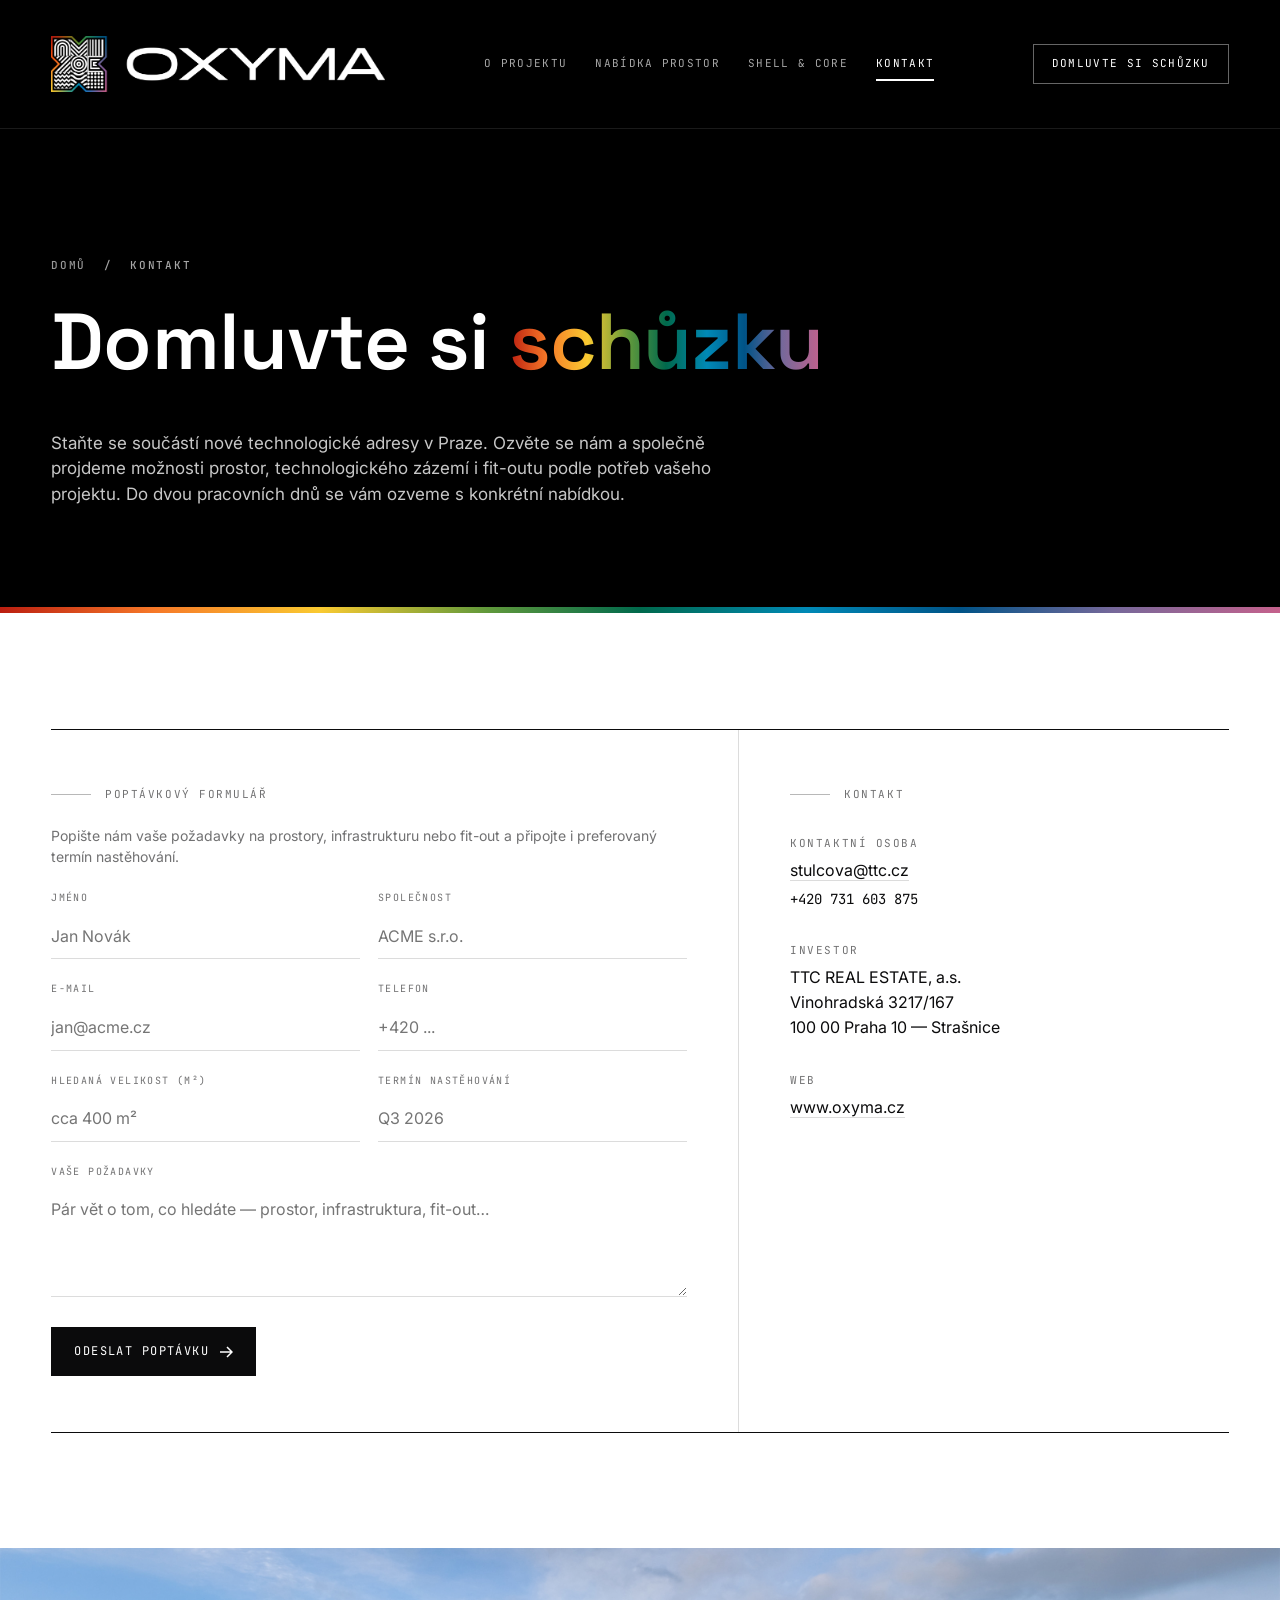
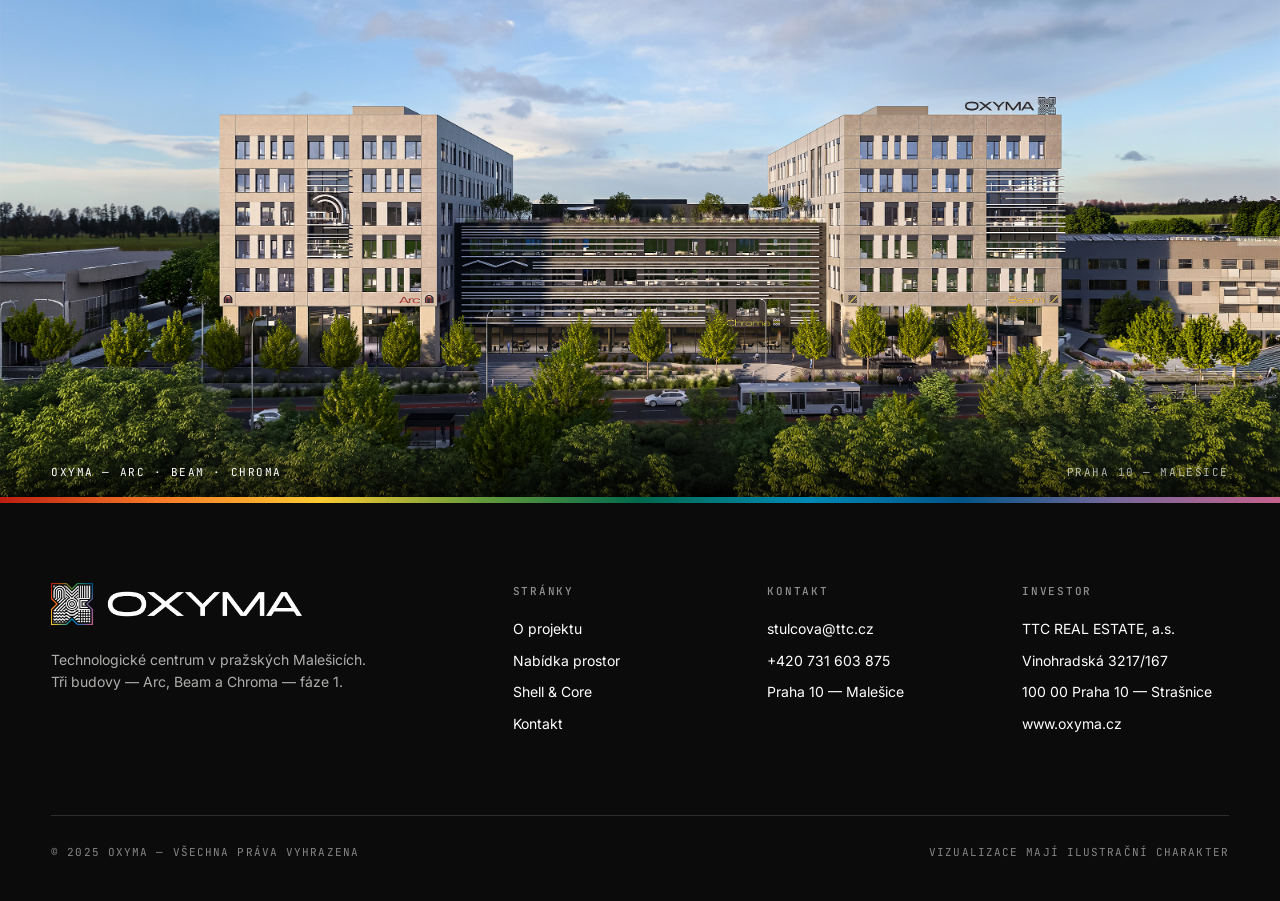
==== commit bdcc4dcf: "Remove trailing periods from all headings" ====
--- a/kontakt.html
+++ b/kontakt.html
@@ -31,7 +31,7 @@
 
 <header class="page-hero dark"><div class="shell" style="padding: clamp(80px, 10vw, 140px) var(--gutter) clamp(60px, 8vw, 100px);">
   <div class="eyebrow" style="margin-bottom: 28px;"><a href="index.html" style="opacity:.7;">Domů</a> &nbsp;/&nbsp; Kontakt</div>
-  <h1 class="h-display">Domluvte si <em>schůzku.</em></h1>
+  <h1 class="h-display">Domluvte si <em>schůzku</em></h1>
   <p class="lead" style="margin-top: clamp(28px, 4vw, 48px); max-width: 64ch;">
     Staňte se součástí nové technologické adresy v Praze. Ozvěte se nám a společně projdeme možnosti prostor, technologického zázemí i fit-outu podle potřeb vašeho projektu. Do dvou pracovních dnů se vám ozveme s konkrétní nabídkou.
   </p>
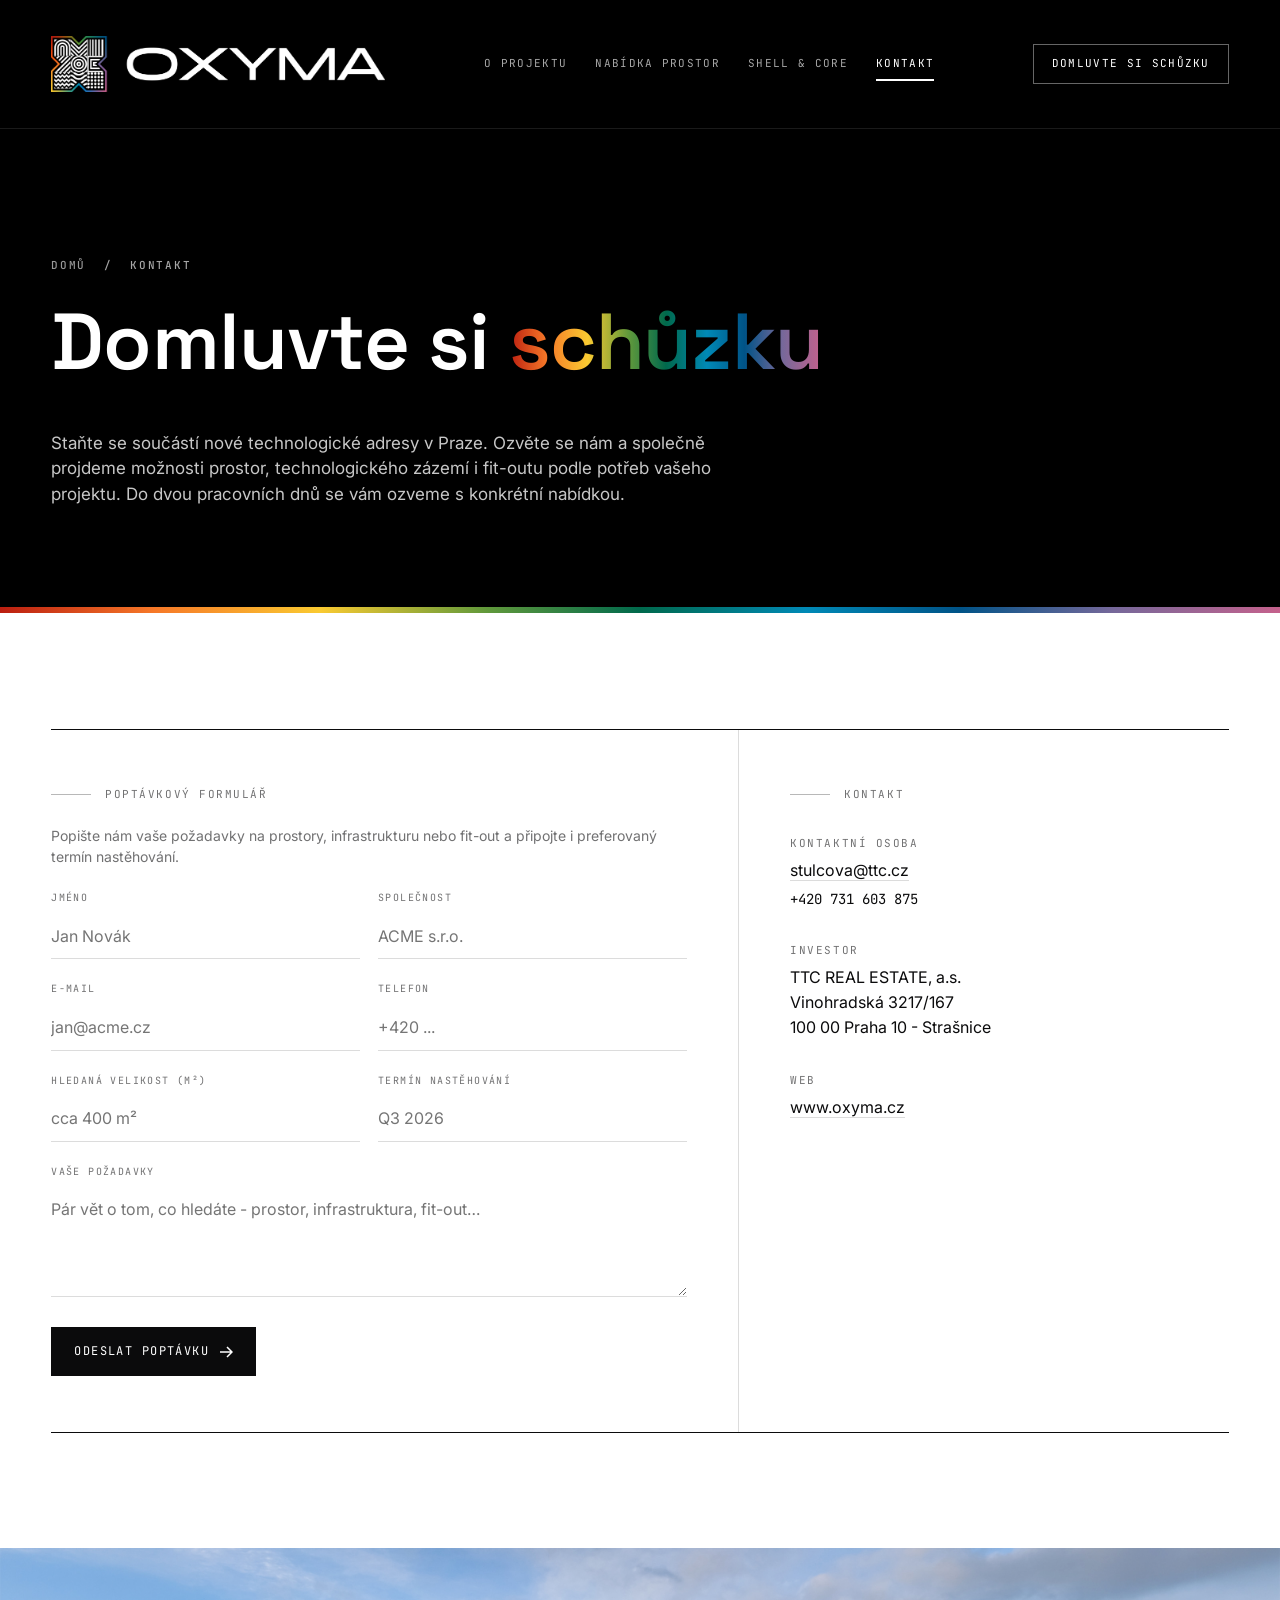
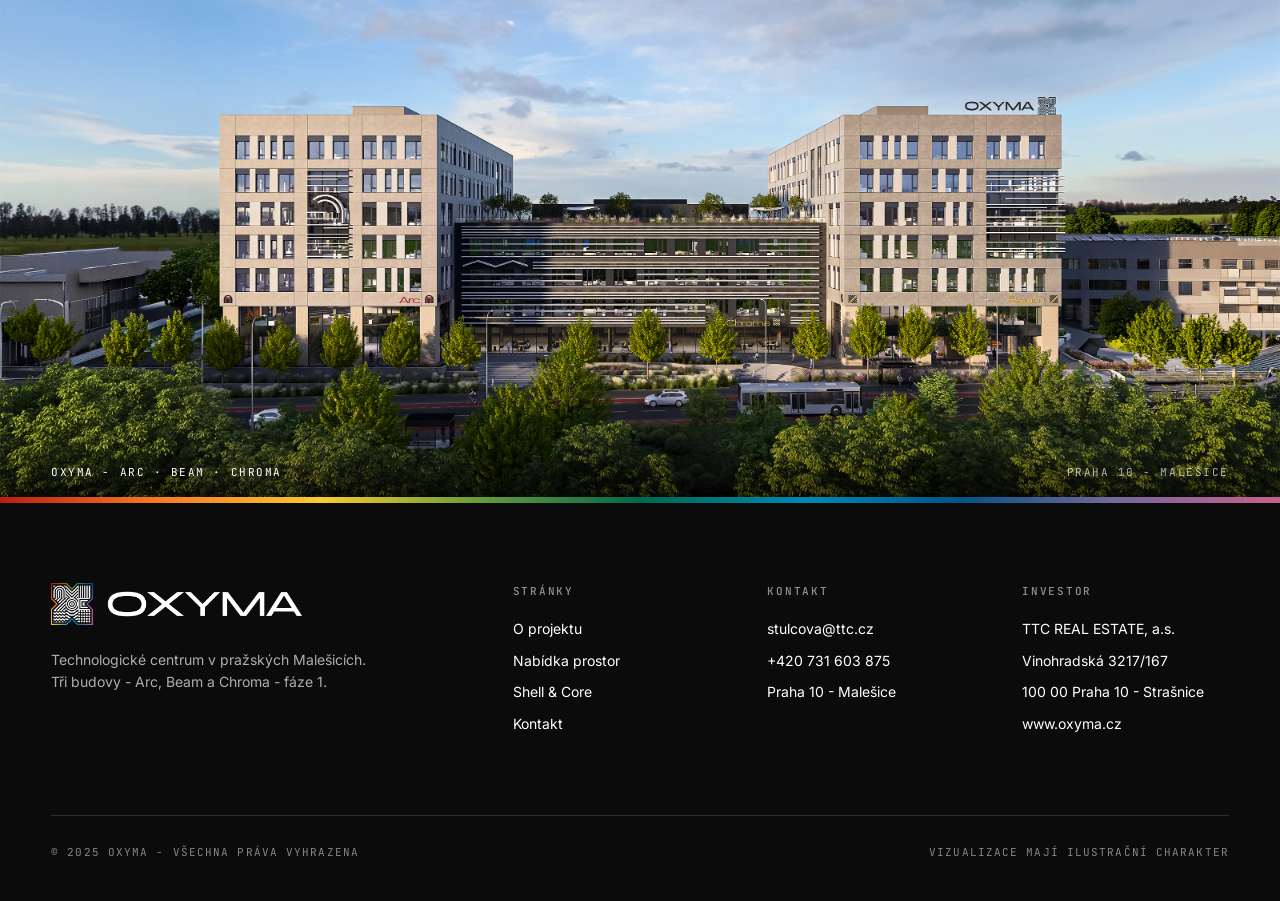
==== commit 5b4babb4: "Replace all em-dash (—) with hyphen (-) sitewide (101 occurrences across 8 files)" ====
--- a/kontakt.html
+++ b/kontakt.html
@@ -3,7 +3,7 @@
 <head>
 <meta charset="UTF-8" />
 <meta name="viewport" content="width=device-width, initial-scale=1.0" />
-<title>Kontakt — OXYMA</title>
+<title>Kontakt - OXYMA</title>
 <link rel="preconnect" href="https://fonts.googleapis.com" />
 <link rel="preconnect" href="https://fonts.gstatic.com" crossorigin />
 <link href="https://fonts.googleapis.com/css2?family=Saira+ExtraExpanded:wght@400;500;600;700&family=Space+Grotesk:wght@400;500;600;700&family=Inter:wght@400;500;600&family=JetBrains+Mono:wght@400;500&display=swap" rel="stylesheet" />
@@ -60,14 +60,14 @@
         </div>
         <div class="form-row">
           <label for="ct-msg">Vaše požadavky</label>
-          <textarea id="ct-msg" placeholder="Pár vět o tom, co hledáte — prostor, infrastruktura, fit-out…"></textarea>
+          <textarea id="ct-msg" placeholder="Pár vět o tom, co hledáte - prostor, infrastruktura, fit-out…"></textarea>
         </div>
 
         <div style="display:flex; gap: 14px; flex-wrap: wrap; padding-top: 8px; align-items: center;">
           <button type="submit" class="btn">Odeslat poptávku<svg class="arrow" viewBox="0 0 14 14" fill="none" stroke="currentColor" stroke-width="1.5"><path d="M1 7h12M8 2l5 5-5 5"/></svg></button>
           <span class="sent" style="display:none; align-items:center; gap:10px; font-family: var(--font-mono); font-size: 11px; letter-spacing: .12em; text-transform: uppercase; color: var(--c4);">
             <svg width="14" height="14" viewBox="0 0 14 14" fill="none" stroke="currentColor" stroke-width="2"><path d="M2 7l3 3 7-7"/></svg>
-            Odesláno — ozveme se do 2 dní
+            Odesláno - ozveme se do 2 dní
           </span>
         </div>
       </form>
@@ -83,7 +83,7 @@
 
         <div class="item">
           <div class="label" style="color: var(--muted);">Investor</div>
-          <p>TTC REAL ESTATE, a.s.<br/>Vinohradská 3217/167<br/>100 00 Praha 10 — Strašnice</p>
+          <p>TTC REAL ESTATE, a.s.<br/>Vinohradská 3217/167<br/>100 00 Praha 10 - Strašnice</p>
         </div>
 
         <div class="item">
@@ -97,8 +97,8 @@
 
 <section class="scene">
   <figure>
-    <img src="assets/oxyma-abc.jpg" alt="OXYMA — Arc, Beam, Chroma" loading="lazy" style="aspect-ratio: 21/9; object-fit: cover;" />
-    <figcaption><span>OXYMA — Arc · Beam · Chroma</span><span class="dim">Praha 10 — Malešice</span></figcaption>
+    <img src="assets/oxyma-abc.jpg" alt="OXYMA - Arc, Beam, Chroma" loading="lazy" style="aspect-ratio: 21/9; object-fit: cover;" />
+    <figcaption><span>OXYMA - Arc · Beam · Chroma</span><span class="dim">Praha 10 - Malešice</span></figcaption>
   </figure>
 </section>
 
--- a/css/styles.css
+++ b/css/styles.css
@@ -213,13 +213,13 @@
 }
 .hero-title {
   font-family: var(--font-display);
-  font-size: clamp(37px, 7.65vw, 129px);
+  font-size: clamp(30px, 6.12vw, 103px);
   font-weight: 600;
   line-height: 0.98;
   letter-spacing: -0.035em;
   max-width: 18ch;
-  margin: 0 0 clamp(48px, 7vw, 96px);
-  padding-bottom: clamp(56px, 8vw, 112px);
+  margin: 0 0 clamp(24px, 3.5vw, 48px);
+  padding-bottom: clamp(28px, 4vw, 56px);
 }
 .hero-title em {
   font-style: normal; font-weight: 600;
@@ -241,11 +241,11 @@
   color: transparent;
 }
 
-.hero-photo { position: relative; margin: 0; width: 100%; overflow: hidden; }
-.hero-photo img { width: 100%; height: auto; display: block; }
-/* scenic full-bleed strip (section divider) — cinematic crop */
-.hero-photo.scenic-strip { height: clamp(280px, 46vw, 560px); }
-.hero-photo.scenic-strip img { width: 100%; height: 100%; object-fit: cover; }
+.hero-photo { position: relative; margin: 0; width: 100%; overflow: hidden; height: clamp(480px, 75vw, 850px); }
+.hero-photo img { position: absolute; top: -10%; left: 0; width: 100%; height: 120%; object-fit: cover; display: block; will-change: transform; }
+@media (prefers-reduced-motion: reduce) {
+  .hero-photo img { transform: none !important; }
+}
 .hero-photo .photo-caption {
   position: absolute; left: clamp(20px, 4vw, 56px); bottom: clamp(20px, 3vw, 36px);
   font-family: var(--font-mono); font-size: 10px;
